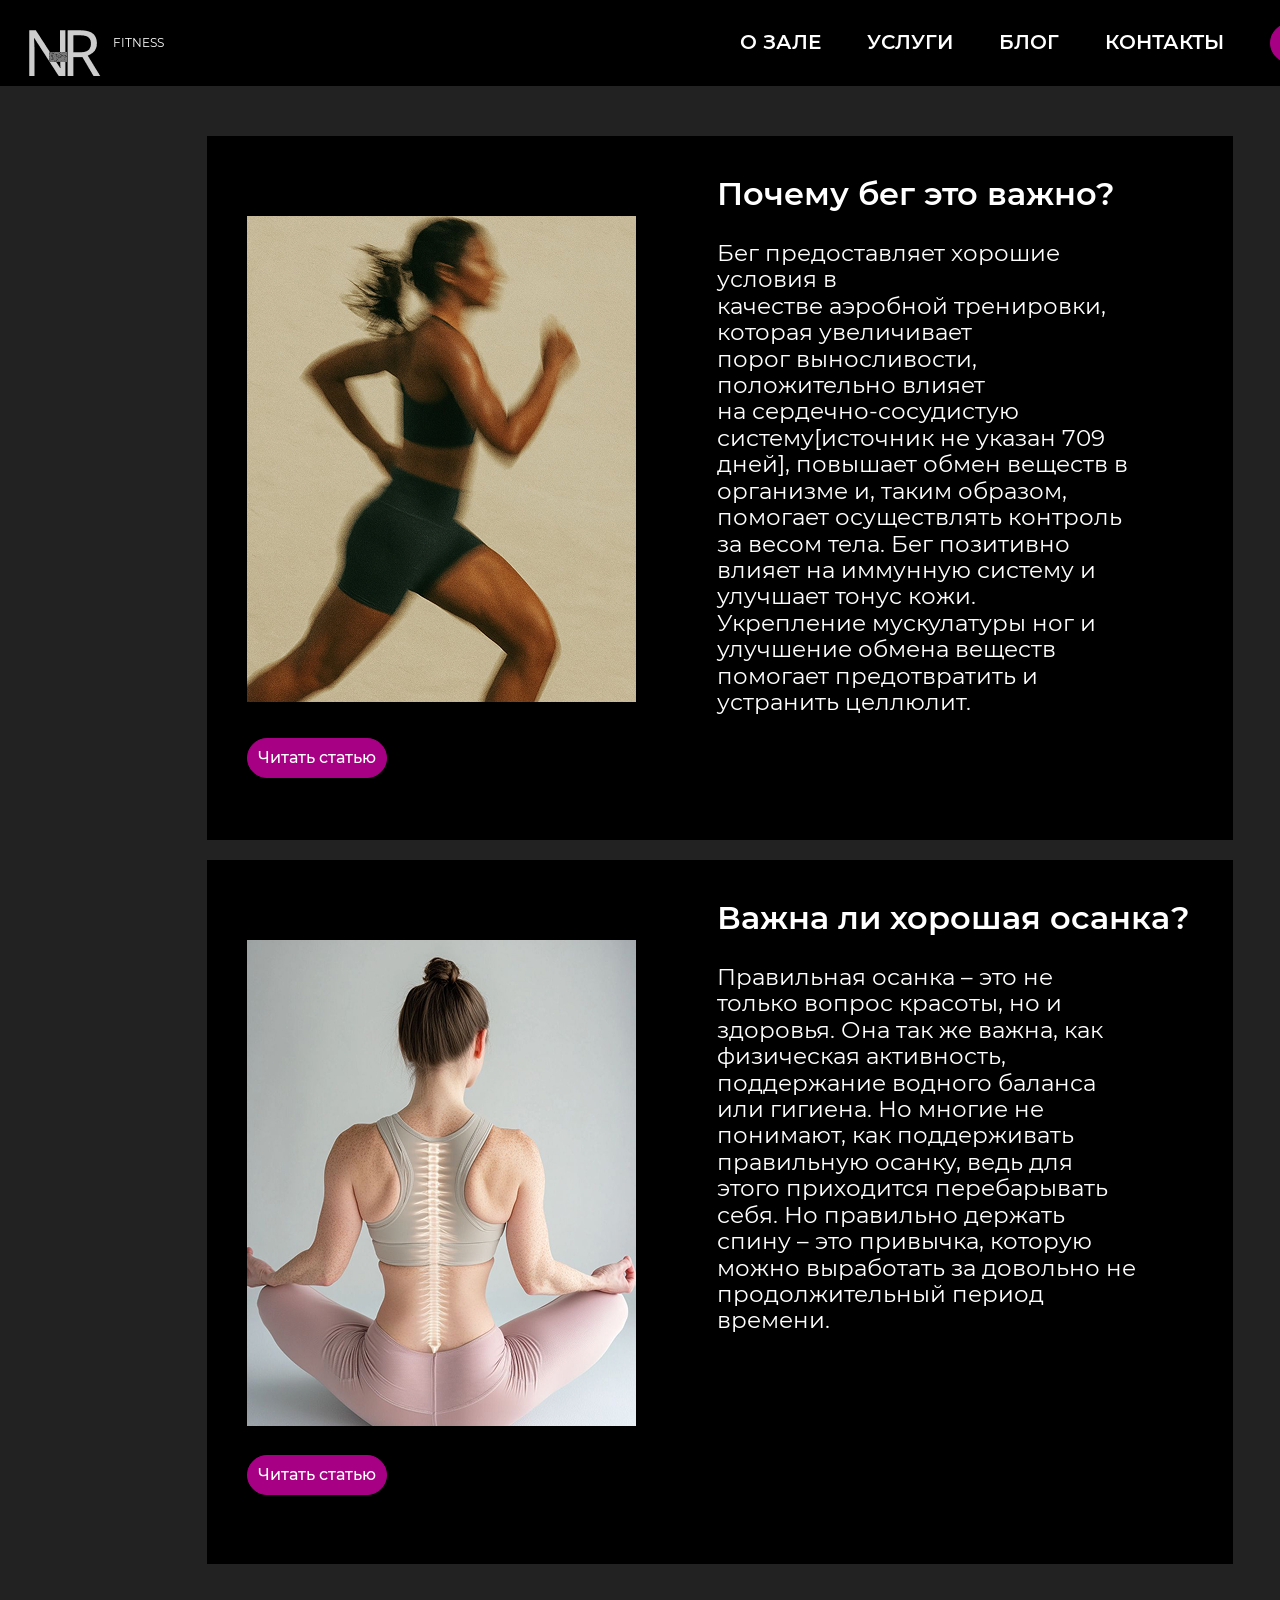
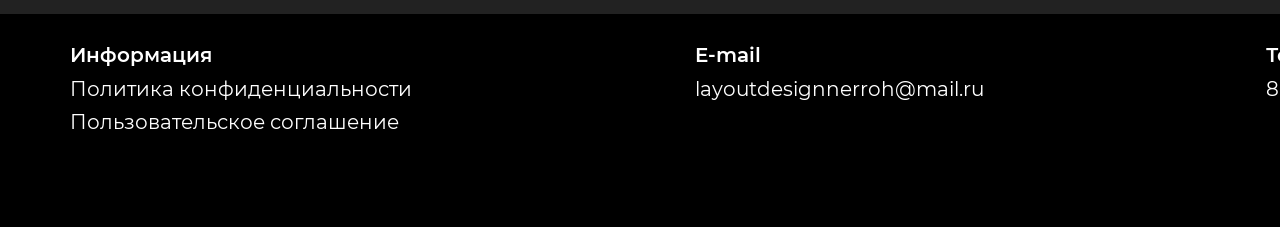
==== blog.html @ 1ee00a60 "Проект тренажерки" ====
<!DOCTYPE html>
<html lang="ru">

<head>
    <meta charset="UTF-8">
    <meta name="viewport" content="width=device-width, initial-scale=1.0">
    <link rel="stylesheet" href="/css/style.css">
    <link rel="stylesheet" href="/css/normalize.css">
    <link rel="stylesheet" href="/css/blog.css">
    <title>NR - Fitness</title>
</head>

<body>

    <header class="header">
        <div class="container header__container text__color blog__container">
            <div class="header__block">
                <a href="/index.html" class="logo__item">
                    <img class="logo" src="/img/NR__logo.png" alt="logo">
                    <p class="logo__description">FITNESS</p>
                </a>


                <div class="nav__block">
                    <nav class="nav">
                        <ul class="nav__list">
                            <li class="nav__item"><a href="#" class="nav__link">О ЗАЛЕ</a></li>
                            <li class="nav__item"><a href="#" class="nav__link">УСЛУГИ</a></li>
                            <li class="nav__item"><a href="#" class="nav__link">БЛОГ</a></li>
                            <li class="nav__item"><a href="/contact.html" class="nav__link">КОНТАКТЫ</a></li>
                        </ul>
                    </nav>

                    <a href="/about" class="button button--primary">Позвонить нам</a>
                </div>
            </div>
        </div>
    </header>

    <main class="main">

        <section class="blog">
            <div class="container blog__container text__color">
                <div class="blog__block">
                    <article class="blog__card">
                        <div class="blog__img blog__img-1"></div>
                        <div class="blog__text">
                        <h3 class="blog__heading">Почему бег это важно?</h3>
                        <p class="blog__description">Бег предоставляет хорошие условия в качестве аэробной тренировки,
                            которая увеличивает порог выносливости, положительно влияет на сердечно-сосудистую
                            систему[источник не указан 709 дней], повышает обмен веществ в организме и, таким образом,
                            помогает осуществлять контроль за весом тела. Бег позитивно влияет на иммунную систему и
                            улучшает тонус кожи. Укрепление мускулатуры ног и улучшение обмена веществ помогает
                            предотвратить и устранить целлюлит.</p>
                            </div>
                        <a href="#" class="button blog__btn">Читать статью</a>
                        
                    </article>

                    <article class="blog__card">
                        <div class="blog__img blog__img-2"></div>
                        <div class="blog__text">
                        <h3 class="blog__heading">Важна ли хорошая осанка?</h3>
                        <p class="blog__description">Правильная осанка – это не только вопрос красоты, но и здоровья.
                            Она так же важна, как физическая активность, поддержание водного баланса или гигиена. Но
                            многие не понимают, как поддерживать правильную осанку, ведь для этого приходится
                            перебарывать себя. Но правильно держать спину – это привычка, которую можно выработать за
                            довольно не продолжительный период времени.</p>
                            </div>
                        <a class=" button blog__btn">Читать статью</a>
                    </article>
                </div>
            </div>
        </section>



    </main>

    <footer class="footer">
        <div class="container footer__container text__color">
            <div class="footer__block">
                <ul class="footer__card">
                    <li class="card__item">
                        <h3 class="card__heading">Информация</h3>
                        <span class="card__text nav__link">Политика конфиденциальности</span>
                        <span class="card__text nav__link">Пользовательское соглашение</span>
                    </li>

                    <li class="card__item">
                        <h3 class="card__heading">E-mail</h3>
                        <span class="card__text nav__link">layoutdesignnerroh@mail.ru</span>
                    </li>
                    <li class="card__item">
                        <h3 class="card__heading">Телефон</h3>
                        <span class="card__text">8 343 500 0 00</span>
                    </li>
                </ul>
            </div>
        </div>
    </footer>

</body>

</html>
---- css/style.css ----
@font-face {
   font-family: 'Montserrat';
    src: url('/font/MontserratBold.eot');
    src: local('Proxima Montserrat Bold'), local('Montserrat Bold'),
        url('/font/MontserratBold.eot') format('embedded-opentype'),
        url('/font/MontserratBold.woff2') format('woff2'),
        url('/font/MontserratBold.woff') format('woff');
    font-weight: 700;
    font-style: bold;
    font-display: swap;
}

@font-face {
   font-family: 'Montserrat';
    src: url('/font/Montserrat-SemiBold.ttf');
    src: local('Proxima Montserrat SemiBold'), local('Montserrat SemiBold'),
        url('/font/MontserratSemiBold.eot') format('embedded-opentype'),
        url('/font/MontserratSemiBold.woff2') format('woff2'),
        url('/font/MontserratSemiBold.woff') format('woff');
    font-weight: 600;
    font-style: bold;
    font-display: swap;
}

@font-face {
   font-family: 'Montserrat';
    src: url('/font/MontserratMedium.eot');
    src: local('Proxima Montserrat Medium'), local('Montserrat Medium'),
        url('/font/MontserratMedium.eot') format('embedded-opentype'),
        url('/font/MontserratMedium.woff2') format('woff2'),
        url('/font/MontserratMedium.woff') format('woff');
    font-weight: 500;
    font-style: bold;
    font-display: swap;
}

@font-face {
   font-family: 'Montserrat';
    src: url('/font/Montserrat-Regular.ttf');
    src: local('Proxima Montserrat Regular'), local('Montserrat Regular'),
        url('/font/MontserratRegular.eot') format('embedded-opentype'),
        url('/font/MontserratRegular.woff2') format('woff2'),
        url('/font/MontserratRegular.woff') format('woff');
    font-weight: 400;
    font-style: bold;
    font-display: swap;
}


html {
    box-sizing: border-box;
    background-color: #222222;
    font-family: "Montserrat", sans-serif;
}

body {
    padding: 0;
    margin: 0;
}

*,
*::before,
*::after {
    box-sizing: inherit;
}

a {
    color: inherit;
    text-decoration: none;
}

img {
    max-width: 100%;
}

/* glob */

.bth-reset {
    padding: 0;
    border: none;
    background-color: transparent;
    cursor: pointer;
}

.list-reset {
 margin: 0;
 padding: 0;
 list-style: none;
}

.container {
    width: 1440px;
    padding: 0;
    margin: 0 auto;
}

.text__color {
    color: white;
}


/* Header */

.header__block {
    display: flex;
    flex-direction: row;
    justify-content: space-between;
    align-items: center;
    width: 1440px;
    height: 86px;
    padding: 10px 20px;
    background-color: #000;
}

.logo__item {
    display: flex;
    align-items: center;
}

.logo {
    max-height: 100%;
    margin-right: 12px;
}

.logo__description {
    margin: 0;
    font-size: 12px;
    font-weight: 400;
}

.nav__block {
    display: flex;
    align-items: center;
}

.nav__list {
    display: flex;
    margin: 0;
}

.nav__item {
    list-style: none;
    margin-right: 46px;
    font-size: 20px;
    font-weight: 600;
}

.nav__link:hover {
    color: #bdbdbd;
}

.button {
    padding: 10px 10px;
    font-size: 16px;
    font-weight: 500; 
    border-radius: 20px;
    border: 1px solid #A80084;
    background-color: #A80084;
    color: white;
}

.button:hover {
    background-color: #7e0563;
}

/* Hero */

.hero__block {
    display: flex;
    flex-direction: row;
    margin-bottom: 31px;
}

.img__hero-1 {
    background-image: url("/img/Hero__img-1.png");
    background-repeat: no-repeat;
    background-position: center;
    background-size: cover;
    width: 608px;
    height: 490px;
    
}

.hero__card {
    display: flex;
    flex-direction: column;
    width: 832px;
    height: 490px;
    background-color: #000;
}

.quote__card {
    width: 540px;
    margin-top: 66px;
    margin-bottom: 42px;
    margin-left: 126px;
}

.hero__quote {
    margin: 0;
    margin-bottom: 84px;
    font-size: 24px;
    font-weight: 500;
}

.hero__name {
    display: flex;
    justify-content: end;
    font-size: 16px;
    font-weight: 400;
}

.hero__img {
    display: flex;
    text-align: center;  
}

.img__hero-2 {
    background-image: url("/img/Hero__img-2.png");
    background-repeat: no-repeat;
    background-position: center;
    background-size: cover;
    width: 208px;
    height: 197px;
}

.img__hero-3 {
    background-image: url("/img/Hero__img-3.png");
    background-repeat: no-repeat;
    background-position: center;
    background-size: cover;
    width: 208px;
    height: 197px;
}

.img__hero-4 {
    background-image: url("/img/Hero__img-4.png");
    background-repeat: no-repeat;
    background-position: center;
    background-size: cover;
    width: 208px;
    height: 197px;
}

.img__hero-5 {
    background-image: url("/img/Hero__img-5.png");
    background-repeat: no-repeat;
    background-position: center;
    background-size: cover;
    width: 208px;
    height: 197px;
}

/* about */

.about__container {
    margin-bottom: 32px;
}

.main__heading {
    display: flex;
    
    justify-content: center;
    margin: 0;
    margin-bottom: 48px;
    font-size: 36px;
    font-weight: 600;
}

.about__block {
    display: flex;
    width: 1441px;
    height: 397px;
    padding: 55px 50px;
    
    background-color: #000;
}

.about__text {
    display: flex;
    flex-direction: column;
    margin-right: 90px;
}

.about__description {
    width: 417px;
    margin: 0;
    margin-bottom: 28px;

}

.about__description:last-child {
    margin-bottom: 0;
}

.about__card {
    display: flex;
}

.about__img {
    margin-right: 90px;
}

.about__img:last-child {
    margin-right: 0;
}

.about__img-1 {
    background-image: url("/img/About__img-1.png");
    background-repeat: no-repeat;
    background-position: center;
    background-size: cover;
    width: 147px;
    height: 261px;
}

.about__img-2 {
    background-image: url("/img/About__img-2.png");
    background-repeat: no-repeat;
    background-position: center;
    background-size: cover;
    width: 147px;
    height: 261px;
}

.about__img-3 {
    background-image: url("/img/About__img-3.png");
    background-repeat: no-repeat;
    background-position: center;
    background-size: cover;
    width: 147px;
    height: 261px;
}


/* price */

.price__container {
    margin-bottom: 50px;
}

.price__block {
    display: flex;
    
}

.price__card {
    width: 410px;
    height: 406px;
    padding: 0 10px;
    margin-right: 50px;
    background-color: #000;
    border-radius: 17px;
}


.price__card:last-child {
    margin-right: 0;
}

.price__heading {
    margin: 0;
    margin-bottom: 14px;
    font-size: 20px;
    font-weight: 600;
}

.price__description {
    margin: 0;
    margin-bottom: 40px;
    font-size: 16px;
    font-weight: 500;
}

.price__time {
    margin-right: 32px;
    padding: 11px 11px;
    border: 1px solid #A80084;
    border-radius: 20px;
    background-color: #A80084;
    color: white;
}

.price__img {
    margin-bottom: 14px;
}



.price__img-1 {
    background-image: url("/img/Price__img-1.png");
    background-repeat: no-repeat;
    background-position: center;
    background-size: cover;
    width: 390px;
    height: 191px;
}

.price__img-2 {
    background-image: url("/img/Price__img-2.png");
    background-repeat: no-repeat;
    background-position: center;
    background-size: cover;
    width: 390px;
    height: 191px;
}

.price__img-3 {
    background-image: url("/img/Price__img-3.png");
    background-repeat: no-repeat;
    background-position: center;
    background-size: cover;
    width: 390px;
    height: 191px;
}

/* form */

.form__container {
    margin-bottom: 48px;
}

.form__card {
    display: flex;
    justify-content: center; 
    padding: 20px 20px;
    width: 1440px;
    height: 340px;
    background-color: #000;
}

.form {
    display: flex;
    flex-direction: column;  
}

.form__input {
    padding: 10px 10px;
    margin-bottom: 22px;
    border: 1px solid #242424;
    border-radius: 10px;
    color: rgba(255, 255, 255, 0.5);
    background-color: #242424;
    font-size: 24px;
    font-weight: 600;
}


.label__checbox {
    display: flex;
    margin-bottom: 20px;
}

#checkbox-hidden {
    margin: 0;
    margin-right: 5px;
}


/* footer */

.footer__block {
    width: 1440px;
    height: 213px;
    padding: 30px;
    background-color: #000;
}

.footer__card {
    display: flex;
    justify-content: space-between;
    margin: 0;
}

.card__item {
    display: flex;
    flex-direction: column;
    list-style: none;
    
}

.card__heading {
    margin: 0;
    margin-bottom: 11px;
    font-size: 20px;
    font-weight: 600;
}

.card__text {
    margin-bottom: 10px;
    font-size: 20px;
    font-weight: 400;
}

.card__text:last-child {
    margin-bottom: 0;
}
---- css/blog.css ----
/* blog */

.blog__block {
    display: flex;
    flex-direction: column;
    align-items: center;
}

.blog__container {
    margin-bottom: 50px;
}

.blog__card {
    display: flex;
    flex-direction: row;
    align-items: start;
    flex-wrap: wrap;
    width: 100%;
    max-width: 1026px;
    height: auto;
    min-height: 704px;
    padding: 40px 40px;
    margin-bottom: 20px;
    background-color: black;
}

.blog__card:last-child {
    margin-bottom: 0;
}

.blog__heading {
    padding: 0;
    margin: 0;
    margin-bottom: 27px;
    font-size: 32px;
    font-weight: 600;
}

.blog__description {
    
    width: 100%;
    max-width: 422px;
    margin: 0;
    padding: 0;
    font-size: 23px;
    font-weight: 400;
}

.blog__img {
    margin-top: 40px;
    margin-right: 81px;
}

.blog__img-1 {
    background-image: url("/img/blog__img-1.png");
    background-attachment: ;
    background-repeat: no-repeat;
    background-size: cover;
    width: 100%;
    max-width: 389px;
    height: auto;
    min-height: 486px;
}

.blog__img-2 {
    background-image: url("/img/blog__img-2.png");
    background-attachment: ;
    background-repeat: no-repeat;
    background-size: cover;
    width: 100%;
    max-width: 389px;
    height: auto;
    min-height: 486px;
}
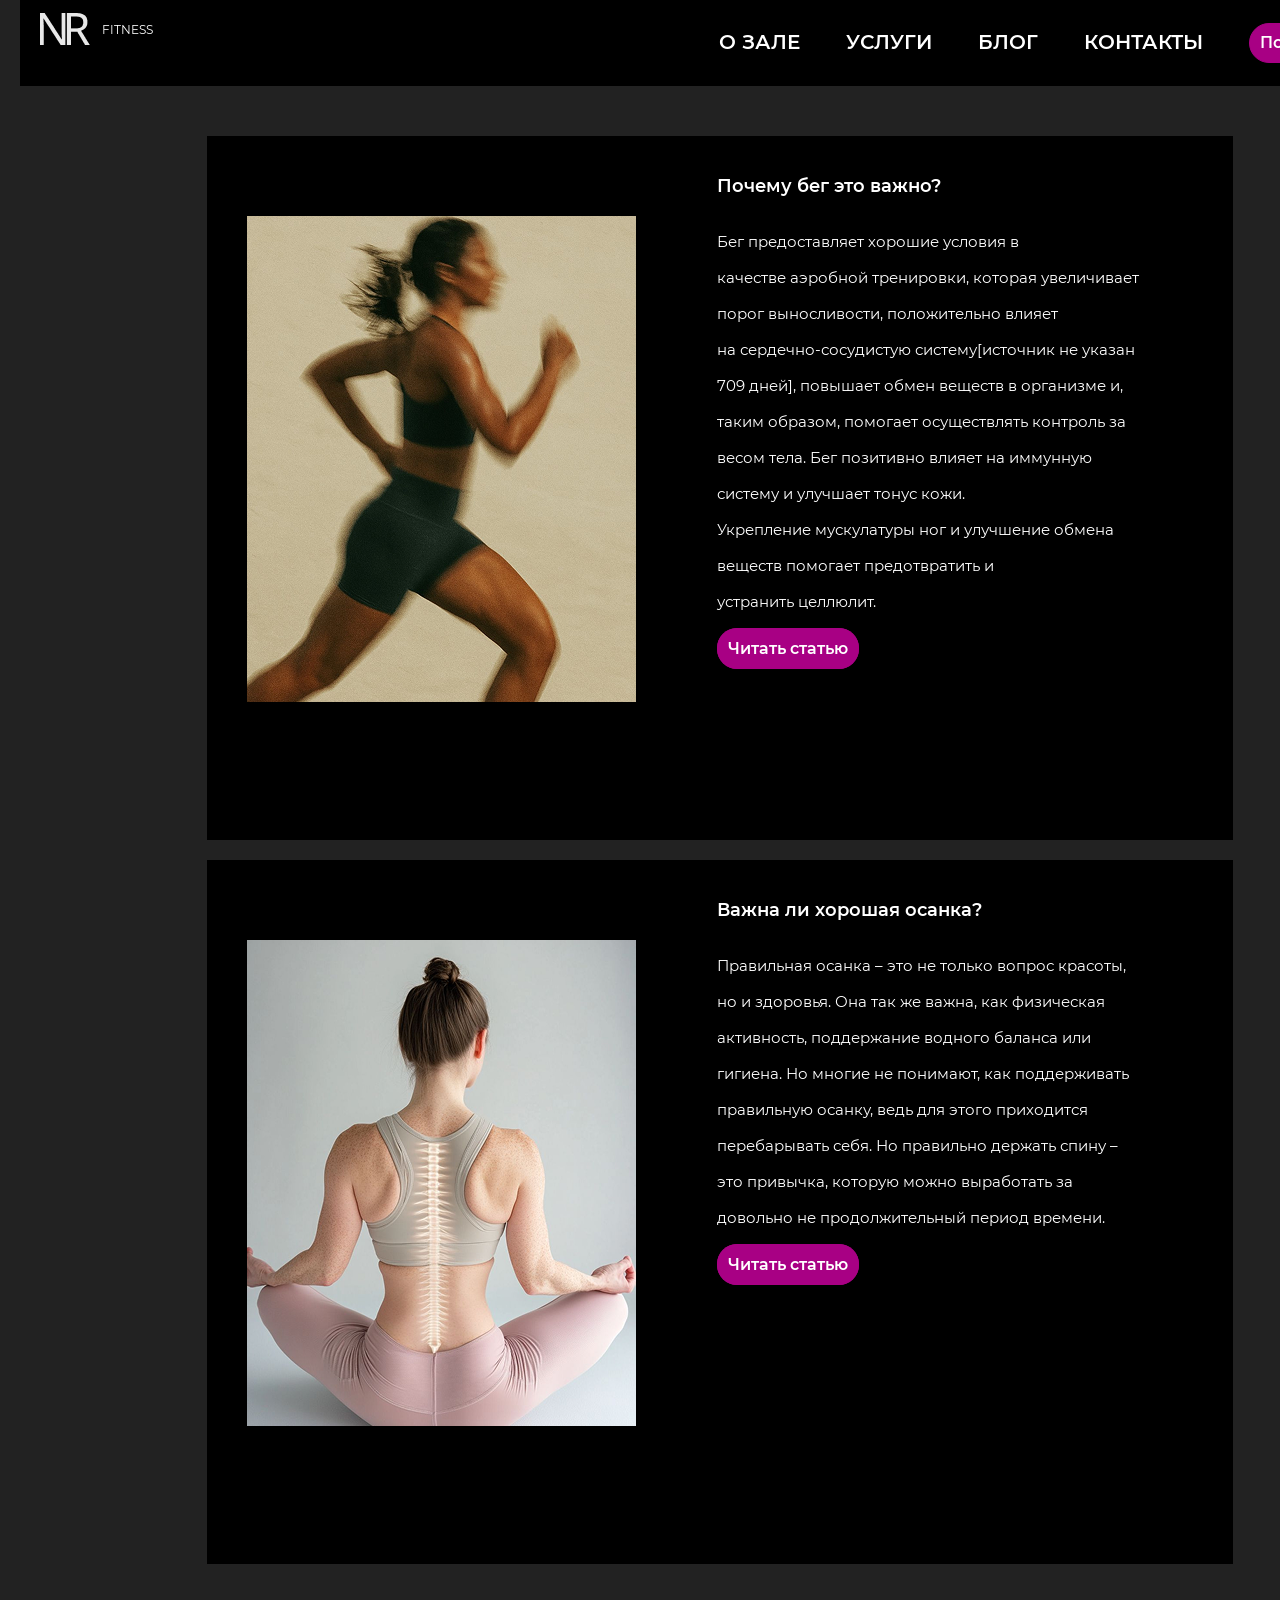
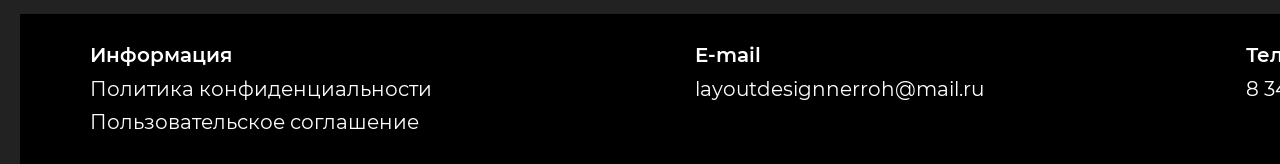
==== commit ed12b2bd: "Добавил json и адаптив" ====
--- a/blog.html
+++ b/blog.html
@@ -13,7 +13,7 @@
 <body>
 
     <header class="header">
-        <div class="container header__container text__color blog__container">
+        <div class="container header__container text__color">
             <div class="header__block">
                 <a href="/index.html" class="logo__item">
                     <img class="logo" src="/img/NR__logo.png" alt="logo">
@@ -26,12 +26,19 @@
                         <ul class="nav__list">
                             <li class="nav__item"><a href="#" class="nav__link">О ЗАЛЕ</a></li>
                             <li class="nav__item"><a href="#" class="nav__link">УСЛУГИ</a></li>
-                            <li class="nav__item"><a href="#" class="nav__link">БЛОГ</a></li>
+                            <li class="nav__item"><a href="/blog.html" class="nav__link">БЛОГ</a></li>
                             <li class="nav__item"><a href="/contact.html" class="nav__link">КОНТАКТЫ</a></li>
                         </ul>
                     </nav>
 
-                    <a href="/about" class="button button--primary">Позвонить нам</a>
+                    <svg class="burger__menu" width="22" height="19" viewBox="0 0 22 19" fill="none"
+                        xmlns="http://www.w3.org/2000/svg">
+                        <path
+                            d="M0 1.33333C0 0.979711 0.140476 0.640573 0.390525 0.390525C0.640573 0.140476 0.979711 0 1.33333 0H20C20.3536 0 20.6928 0.140476 20.9428 0.390525C21.1929 0.640573 21.3333 0.979711 21.3333 1.33333C21.3333 1.68696 21.1929 2.02609 20.9428 2.27614C20.6928 2.52619 20.3536 2.66667 20 2.66667H1.33333C0.979711 2.66667 0.640573 2.52619 0.390525 2.27614C0.140476 2.02609 0 1.68696 0 1.33333ZM0 9.33333C0 8.97971 0.140476 8.64057 0.390525 8.39052C0.640573 8.14048 0.979711 8 1.33333 8H20C20.3536 8 20.6928 8.14048 20.9428 8.39052C21.1929 8.64057 21.3333 8.97971 21.3333 9.33333C21.3333 9.68696 21.1929 10.0261 20.9428 10.2761C20.6928 10.5262 20.3536 10.6667 20 10.6667H1.33333C0.979711 10.6667 0.640573 10.5262 0.390525 10.2761C0.140476 10.0261 0 9.68696 0 9.33333ZM1.33333 16C0.979711 16 0.640573 16.1405 0.390525 16.3905C0.140476 16.6406 0 16.9797 0 17.3333C0 17.687 0.140476 18.0261 0.390525 18.2761C0.640573 18.5262 0.979711 18.6667 1.33333 18.6667H20C20.3536 18.6667 20.6928 18.5262 20.9428 18.2761C21.1929 18.0261 21.3333 17.687 21.3333 17.3333C21.3333 16.9797 21.1929 16.6406 20.9428 16.3905C20.6928 16.1405 20.3536 16 20 16H1.33333Z"
+                            fill="white" />
+                    </svg>
+
+                    <a href="/about" class="button__header button--primary">Позвонить нам</a>
                 </div>
             </div>
         </div>
@@ -45,29 +52,35 @@
                     <article class="blog__card">
                         <div class="blog__img blog__img-1"></div>
                         <div class="blog__text">
-                        <h3 class="blog__heading">Почему бег это важно?</h3>
-                        <p class="blog__description">Бег предоставляет хорошие условия в качестве аэробной тренировки,
-                            которая увеличивает порог выносливости, положительно влияет на сердечно-сосудистую
-                            систему[источник не указан 709 дней], повышает обмен веществ в организме и, таким образом,
-                            помогает осуществлять контроль за весом тела. Бег позитивно влияет на иммунную систему и
-                            улучшает тонус кожи. Укрепление мускулатуры ног и улучшение обмена веществ помогает
-                            предотвратить и устранить целлюлит.</p>
-                            </div>
+                            <h3 class="blog__heading">Почему бег это важно?</h3>
+                            <p class="blog__description">Бег предоставляет хорошие условия в
+                                качестве аэробной тренировки,
+                                которая увеличивает порог выносливости, положительно влияет на сердечно-сосудистую
+                                систему[источник не указан 709 дней], повышает обмен веществ в организме и, таким
+                                образом,
+                                помогает осуществлять контроль за весом тела. Бег позитивно влияет на иммунную систему и
+                                улучшает тонус кожи. Укрепление мускулатуры ног и улучшение обмена веществ помогает
+                                предотвратить и устранить целлюлит.</p>
+                        
                         <a href="#" class="button blog__btn">Читать статью</a>
-                        
+                        </div>
+
                     </article>
 
                     <article class="blog__card">
                         <div class="blog__img blog__img-2"></div>
                         <div class="blog__text">
-                        <h3 class="blog__heading">Важна ли хорошая осанка?</h3>
-                        <p class="blog__description">Правильная осанка – это не только вопрос красоты, но и здоровья.
-                            Она так же важна, как физическая активность, поддержание водного баланса или гигиена. Но
-                            многие не понимают, как поддерживать правильную осанку, ведь для этого приходится
-                            перебарывать себя. Но правильно держать спину – это привычка, которую можно выработать за
-                            довольно не продолжительный период времени.</p>
-                            </div>
+                            <h3 class="blog__heading">Важна ли хорошая осанка?</h3>
+                            <p class="blog__description">Правильная осанка – это не только вопрос красоты, но и
+                                здоровья.
+                                Она так же важна, как физическая активность, поддержание водного баланса или гигиена. Но
+                                многие не понимают, как поддерживать правильную осанку, ведь для этого приходится
+                                перебарывать себя. Но правильно держать спину – это привычка, которую можно выработать
+                                за
+                                довольно не продолжительный период времени.</p>
+                        
                         <a class=" button blog__btn">Читать статью</a>
+                        </div>
                     </article>
                 </div>
             </div>
--- a/css/style.css
+++ b/css/style.css
@@ -1,5 +1,5 @@
 @font-face {
-   font-family: 'Montserrat';
+    font-family: 'Montserrat';
     src: url('/font/MontserratBold.eot');
     src: local('Proxima Montserrat Bold'), local('Montserrat Bold'),
         url('/font/MontserratBold.eot') format('embedded-opentype'),
@@ -11,7 +11,7 @@
 }
 
 @font-face {
-   font-family: 'Montserrat';
+    font-family: 'Montserrat';
     src: url('/font/Montserrat-SemiBold.ttf');
     src: local('Proxima Montserrat SemiBold'), local('Montserrat SemiBold'),
         url('/font/MontserratSemiBold.eot') format('embedded-opentype'),
@@ -23,7 +23,7 @@
 }
 
 @font-face {
-   font-family: 'Montserrat';
+    font-family: 'Montserrat';
     src: url('/font/MontserratMedium.eot');
     src: local('Proxima Montserrat Medium'), local('Montserrat Medium'),
         url('/font/MontserratMedium.eot') format('embedded-opentype'),
@@ -35,7 +35,7 @@
 }
 
 @font-face {
-   font-family: 'Montserrat';
+    font-family: 'Montserrat';
     src: url('/font/Montserrat-Regular.ttf');
     src: local('Proxima Montserrat Regular'), local('Montserrat Regular'),
         url('/font/MontserratRegular.eot') format('embedded-opentype'),
@@ -49,6 +49,7 @@
 
 html {
     box-sizing: border-box;
+    font-size: 62.5%;
     background-color: #222222;
     font-family: "Montserrat", sans-serif;
 }
@@ -57,6 +58,7 @@
     padding: 0;
     margin: 0;
 }
+
 
 *,
 *::before,
@@ -71,6 +73,7 @@
 
 img {
     max-width: 100%;
+    height: auto;
 }
 
 /* glob */
@@ -83,14 +86,14 @@
 }
 
 .list-reset {
- margin: 0;
- padding: 0;
- list-style: none;
+    margin: 0;
+    padding: 0;
+    list-style: none;
 }
 
 .container {
     width: 1440px;
-    padding: 0;
+    padding: 0 20px;
     margin: 0 auto;
 }
 
@@ -100,31 +103,37 @@
 
 
 /* Header */
+
+
+.header__container {
+    margin-bottom: 50px;
+}
 
 .header__block {
     display: flex;
     flex-direction: row;
     justify-content: space-between;
     align-items: center;
-    width: 1440px;
+    height: auto;
     height: 86px;
     padding: 10px 20px;
     background-color: #000;
+    white-space: nowrap;
 }
 
 .logo__item {
     display: flex;
+    flex-direction: row;
     align-items: center;
 }
 
 .logo {
-    max-height: 100%;
     margin-right: 12px;
 }
 
 .logo__description {
     margin: 0;
-    font-size: 12px;
+    font-size: 1.2rem;
     font-weight: 400;
 }
 
@@ -141,26 +150,64 @@
 .nav__item {
     list-style: none;
     margin-right: 46px;
-    font-size: 20px;
-    font-weight: 600;
-}
+    font-size: 2rem;
+    font-weight: 600;
+}
+
 
 .nav__link:hover {
-    color: #bdbdbd;
-}
-
+    color: #807373;
+}
+
+.button__header,
 .button {
     padding: 10px 10px;
-    font-size: 16px;
-    font-weight: 500; 
+    font-size: 1.6rem;
+    font-weight: 600;
     border-radius: 20px;
     border: 1px solid #A80084;
     background-color: #A80084;
     color: white;
-}
-
-.button:hover {
+    
+}
+.button,.button__header:focus {
+    transform: scale(1.1);
+}
+
+.button__header:hover {
     background-color: #7e0563;
+}
+
+.burger__menu {
+    display: none;
+}
+
+@media (max-width: 1023px) {
+    .header__container {
+        width: 100%;
+    }
+
+    .header__block {}
+
+    .nav__item {
+        margin-right: 30px;
+        font-size: 1.5rem;
+        font-weight: 600;
+    }
+}
+
+@media (max-width: 768px) {
+    .burger__menu {
+        display: block;
+    }
+
+    .nav__list {
+        display: none;
+    }
+
+    .button__header {
+        display: none;
+    }
 }
 
 /* Hero */
@@ -176,43 +223,56 @@
     background-repeat: no-repeat;
     background-position: center;
     background-size: cover;
-    width: 608px;
+
+    width: 100%;
     height: 490px;
-    
+
+
 }
 
 .hero__card {
     display: flex;
     flex-direction: column;
-    width: 832px;
-    height: 490px;
+    justify-content: end;
+    width: 100%;
+    max-width: 832px;
+    height: auto;
+    max-height: 489px;
     background-color: #000;
 }
 
 .quote__card {
-    width: 540px;
-    margin-top: 66px;
-    margin-bottom: 42px;
-    margin-left: 126px;
+    display: flex;
+    flex-direction: column;
+    justify-content: center;
+    align-items: center;
+    margin-bottom: 15px;
 }
 
 .hero__quote {
-    margin: 0;
-    margin-bottom: 84px;
-    font-size: 24px;
+    width: 311px;
+    margin: 0;
+    margin-bottom: 40px;
+    font-size: 2.4rem;
     font-weight: 500;
+
 }
 
 .hero__name {
-    display: flex;
-    justify-content: end;
-    font-size: 16px;
+    margin-left: 190px;
+    font-size: 1.6rem;
     font-weight: 400;
 }
 
 .hero__img {
     display: flex;
-    text-align: center;  
+    align-items: flex-end;
+}
+
+.img__hero {
+    width: 100%;
+    height: 197px;
+
 }
 
 .img__hero-2 {
@@ -220,8 +280,8 @@
     background-repeat: no-repeat;
     background-position: center;
     background-size: cover;
-    width: 208px;
-    height: 197px;
+
+
 }
 
 .img__hero-3 {
@@ -229,8 +289,7 @@
     background-repeat: no-repeat;
     background-position: center;
     background-size: cover;
-    width: 208px;
-    height: 197px;
+
 }
 
 .img__hero-4 {
@@ -238,8 +297,7 @@
     background-repeat: no-repeat;
     background-position: center;
     background-size: cover;
-    width: 208px;
-    height: 197px;
+
 }
 
 .img__hero-5 {
@@ -247,89 +305,188 @@
     background-repeat: no-repeat;
     background-position: center;
     background-size: cover;
-    width: 208px;
-    height: 197px;
+
+}
+
+@media (max-width: 1023px) {
+    .hero__container {
+        width: 100%;
+    }
+
+
+    .quote__card {
+        margin-bottom: 30px;
+
+    }
+
+    .hero__quote {
+        font-size: 1.5rem;
+        font-weight: 500;
+    }
+
+    .hero__name {
+        display: flex;
+        justify-content: end;
+        font-size: 1.3rem;
+        font-weight: 400;
+    }
+
+}
+
+@media (max-width: 768px) {
+    .hero__container {
+        width: 100%;
+    }
+
+    .img__hero-1 {
+        display: none;
+    }
+
+
+    .quote__card {
+        margin-bottom: 30px;
+
+    }
+
+    .hero__quote {
+        margin-top: 20px;
+        font-size: 1.5rem;
+        font-weight: 500;
+    }
+
+    .hero__name {
+        display: flex;
+        justify-content: end;
+        font-size: 1.3rem;
+        font-weight: 400;
+    }
+
 }
 
 /* about */
 
 .about__container {
+    display: flex;
+    flex-direction: column;
+    align-items: center;
     margin-bottom: 32px;
 }
 
 .main__heading {
     display: flex;
-    
     justify-content: center;
     margin: 0;
     margin-bottom: 48px;
-    font-size: 36px;
+    font-size: 3.6rem;
     font-weight: 600;
 }
 
 .about__block {
     display: flex;
-    width: 1441px;
-    height: 397px;
-    padding: 55px 50px;
-    
+    flex-direction: row;
+    width: 100%;
+    max-width: 809px;
+    height: auto;
+
+
+    padding: 21px 20px;
     background-color: #000;
 }
 
+.about__card {
+    display: flex;
+    flex-direction: column;
+    gap: 10px;
+    width: 100%;
+    max-width: 377px;
+
+
+
+    margin-bottom: 20px;
+}
+
+.about__card .about__card:last-child {
+
+    margin-right: 0;
+}
+
+.logo__item {
+    margin-bottom: 27px;
+}
+
 .about__text {
     display: flex;
     flex-direction: column;
+    margin: 0;
+    margin-bottom: 20px;
+    font-size: 2rem;
     margin-right: 90px;
 }
 
-.about__description {
-    width: 417px;
-    margin: 0;
-    margin-bottom: 28px;
-
-}
-
-.about__description:last-child {
-    margin-bottom: 0;
-}
-
-.about__card {
-    display: flex;
-}
-
-.about__img {
-    margin-right: 90px;
-}
-
-.about__img:last-child {
+.about__text:nth-child(1n+2) {
     margin-right: 0;
+
 }
 
 .about__img-1 {
-    background-image: url("/img/About__img-1.png");
-    background-repeat: no-repeat;
-    background-position: center;
-    background-size: cover;
-    width: 147px;
-    height: 261px;
+    background-image: url(/img/About__img-1.png);
+    background-position: right;
+    background-repeat: no-repeat;
+    background-size: cover;
+    width: 274px;
+    min-height: 330px;
 }
 
 .about__img-2 {
-    background-image: url("/img/About__img-2.png");
-    background-repeat: no-repeat;
-    background-position: center;
-    background-size: cover;
-    width: 147px;
-    height: 261px;
-}
-
-.about__img-3 {
-    background-image: url("/img/About__img-3.png");
-    background-repeat: no-repeat;
-    background-position: center;
-    background-size: cover;
-    width: 147px;
-    height: 261px;
+
+    background-image: url(/img/About__img-2.png);
+    background-position: left;
+    background-repeat: no-repeat;
+    background-size: cover;
+    width: 274px;
+    min-height: 330px;
+    margin-bottom: 20px;
+}
+
+@media (max-width: 1023px) {
+    .about__container {
+        width: 100%;
+    }
+
+    .about__block {
+        width: 100%;
+        max-width: 690px;
+        height: auto;
+
+        padding: 21px 20px;
+        background-color: #000;
+    }
+}
+
+@media (max-width: 768px) {
+    .about__container {
+        width: 100%;
+    }
+
+    .about__block {
+        display: flex;
+        flex-direction: column;
+        width: 100%;
+        max-width: 809px;
+        height: auto;
+
+        padding: 21px 20px;
+        background-color: #000;
+    }
+
+    .about__text {
+        display: flex;
+        flex-direction: column;
+        margin: 0;
+        margin-bottom: 20px;
+        font-size: 2rem;
+        margin-right: 90px;
+    }
 }
 
 
@@ -341,18 +498,25 @@
 
 .price__block {
     display: flex;
-    
+    flex-direction: row;
+    justify-content: center;
+
 }
 
 .price__card {
-    width: 410px;
-    height: 406px;
-    padding: 0 10px;
+    width: 100%;
+    max-width: 410px;
+    height: auto;
+    min-height: 406px;
     margin-right: 50px;
     background-color: #000;
     border-radius: 17px;
 }
 
+.card__price {
+    padding: 0 20px;
+}
+
 
 .price__card:last-child {
     margin-right: 0;
@@ -361,28 +525,50 @@
 .price__heading {
     margin: 0;
     margin-bottom: 14px;
-    font-size: 20px;
+    font-size: 2rem;
     font-weight: 600;
 }
 
 .price__description {
     margin: 0;
     margin-bottom: 40px;
-    font-size: 16px;
+    font-size: 1.6rem;
     font-weight: 500;
+}
+
+.price__additon {
+    
+    white-space: nowrap;
 }
 
 .price__time {
     margin-right: 32px;
-    padding: 11px 11px;
+    padding: 8px 8px;
+    font-size: 1.6rem;
+    font-weight: 600;
     border: 1px solid #A80084;
     border-radius: 20px;
     background-color: #A80084;
     color: white;
 }
 
+.price__btn {
+    
+    padding: 8px 8px;
+    font-size: 1.6rem;
+    font-weight: 600;
+    border-radius: 20px;
+    border: 1px solid #A80084;
+    background-color: #A80084;
+    color: white;
+}
+
 .price__img {
+    width: 100%;
+    min-width: 219px;
+    height: 191px;
     margin-bottom: 14px;
+    border-radius: 17px 17px 0 0;
 }
 
 
@@ -392,8 +578,6 @@
     background-repeat: no-repeat;
     background-position: center;
     background-size: cover;
-    width: 390px;
-    height: 191px;
 }
 
 .price__img-2 {
@@ -401,8 +585,6 @@
     background-repeat: no-repeat;
     background-position: center;
     background-size: cover;
-    width: 390px;
-    height: 191px;
 }
 
 .price__img-3 {
@@ -410,8 +592,91 @@
     background-repeat: no-repeat;
     background-position: center;
     background-size: cover;
-    width: 390px;
-    height: 191px;
+}
+
+@media (max-width: 1023px) {
+    .price__container {
+        width: 100%;
+    }
+
+    .price__block {
+        display: flex;
+        flex-direction: row;
+        align-items: center;
+
+    }
+
+
+    .price__card {
+        width: 100%;
+        max-width: 240px;
+        height: auto;
+        max-height: 280px;
+        
+        margin-right: 50px;
+        background-color: #000;
+        border-radius: 17px;
+    }
+
+    .price__heading {
+        font-size: 1.6rem;
+        font-weight: 600;
+    }
+
+    .price__description {
+
+        font-size: 1.4rem;
+        font-weight: 500;
+    }
+
+    .price__time {
+        margin-right: 32px;
+        padding: 11px 11px;
+        font-size: 1rem;
+        font-weight: 600;
+        border: 1px solid #A80084;
+        border-radius: 20px;
+        background-color: #A80084;
+        color: white;
+    }
+
+    .price__btn {
+        font-size: 1.4rem;
+        font-weight: 600;
+    }
+}
+
+
+
+@media (max-width: 768px) {
+    .price__container {
+        width: 100%;
+    }
+
+    .price__block {
+        display: flex;
+        flex-direction: column;
+        
+
+    }
+
+    .price__card {
+        width: 100%;
+        max-width: 240px;
+        height: auto;
+        max-height: 280px;
+        margin-right: 0;
+        margin-bottom: 20px;
+        background-color: #000;
+        border-radius: 17px;
+    }
+
+    .price__card:last-child {
+    margin-bottom: 0;
+}
+
+
+  
 }
 
 /* form */
@@ -422,16 +687,18 @@
 
 .form__card {
     display: flex;
-    justify-content: center; 
+    justify-content: center;
     padding: 20px 20px;
-    width: 1440px;
-    height: 340px;
+    width: 100%;
+    max-width: 1440px;
+    height: auto;
+    max-height: 340px;
     background-color: #000;
 }
 
 .form {
     display: flex;
-    flex-direction: column;  
+    flex-direction: column;
 }
 
 .form__input {
@@ -456,18 +723,27 @@
     margin-right: 5px;
 }
 
+@media (max-width: 1023px) {
+    .form__container {
+        width: 100%;
+    }
+}
+
 
 /* footer */
 
 .footer__block {
-    width: 1440px;
-    height: 213px;
+    width: 100%;
+    max-width: 1440px;
+    height: auto;
+    max-height: 213px;
     padding: 30px;
     background-color: #000;
 }
 
 .footer__card {
     display: flex;
+    flex-direction: row;
     justify-content: space-between;
     margin: 0;
 }
@@ -476,22 +752,86 @@
     display: flex;
     flex-direction: column;
     list-style: none;
-    
+
 }
 
 .card__heading {
     margin: 0;
     margin-bottom: 11px;
-    font-size: 20px;
+    font-size: 2rem;
     font-weight: 600;
 }
 
 .card__text {
     margin-bottom: 10px;
-    font-size: 20px;
+    font-size: 2rem;
     font-weight: 400;
 }
 
 .card__text:last-child {
     margin-bottom: 0;
-}+}
+
+@media (max-width: 1023px) {
+    .footer__container {
+        width: 100%;
+    }
+
+    .footer__card {
+        display: flex;
+        flex-direction: row;
+        justify-content: space-between;
+        margin: 0;
+    }
+
+    .card__heading {
+    margin: 0;
+    margin-bottom: 11px;
+    font-size: 1.6rem;
+    font-weight: 600;
+}
+
+.card__text {
+    margin-bottom: 10px;
+    font-size: 1.5rem;
+}
+
+@media (max-width: 768px) {
+    .footer__container {
+        width: 100%;
+    }
+
+    .footer__block {
+        width: 100%;
+
+        height: auto;
+        min-height: 300px;
+        padding: 30px;
+        background-color: #000;
+    }
+
+    .footer__card {
+        display: flex;
+        flex-direction: column;
+        margin: 0;
+    }
+
+    .card__heading {
+    margin: 0;
+    margin-bottom: 11px;
+    font-size: 1.6rem;
+    font-weight: 600;
+}
+
+.card__text {
+    margin-bottom: 10px;
+    font-size: 1.5rem;
+    font-weight: 400;
+}
+
+.card__text:nth-child(1n+2) {
+    margin-bottom: 20px;
+}
+
+}
+
--- a/css/blog.css
+++ b/css/blog.css
@@ -32,21 +32,23 @@
     padding: 0;
     margin: 0;
     margin-bottom: 27px;
-    font-size: 32px;
+    font-size: 1.8rem;
     font-weight: 600;
 }
 
 .blog__description {
-    
-    width: 100%;
     max-width: 422px;
     margin: 0;
+    margin-bottom: 20px;
     padding: 0;
-    font-size: 23px;
+    font-size: 1.5rem;
     font-weight: 400;
+    line-height: 2.4;
 }
 
 .blog__img {
+    width: 100%;
+
     margin-top: 40px;
     margin-right: 81px;
 }
@@ -56,9 +58,9 @@
     background-attachment: ;
     background-repeat: no-repeat;
     background-size: cover;
-    width: 100%;
+
     max-width: 389px;
-    height: auto;
+
     min-height: 486px;
 }
 
@@ -67,8 +69,62 @@
     background-attachment: ;
     background-repeat: no-repeat;
     background-size: cover;
-    width: 100%;
+
     max-width: 389px;
-    height: auto;
+
     min-height: 486px;
+}
+
+
+
+@media (max-width: 1023px) {
+    .blog__container {
+        width: 100%;
+    }
+
+    .blog__card {
+        display: flex;
+        flex-direction: row;
+        align-items: start;
+        flex-wrap: nowrap;
+        width: 100%;
+        max-width: 1026px;
+        height: auto;
+        min-height: 704px;
+        padding: 40px 40px;
+        margin-bottom: 20px;
+        background-color: black;
+    }
+
+
+
+    .blog__card:last-child {
+        margin-bottom: 0;
+    }
+
+}
+
+@media (max-width: 768px) {
+    .blog__container {
+        width: 100%;
+    }
+
+    .blog__card {
+        display: flex;
+        flex-direction: column;
+        align-items: start;
+        flex-wrap: nowrap;
+        width: 100%;
+        max-width: 1026px;
+        height: auto;
+        min-height: 704px;
+        padding: 30px 40px;
+        margin-bottom: 20px;
+        background-color: black;
+    }
+
+    .blog__img {
+        margin-bottom: 10px;
+    }
+
 }
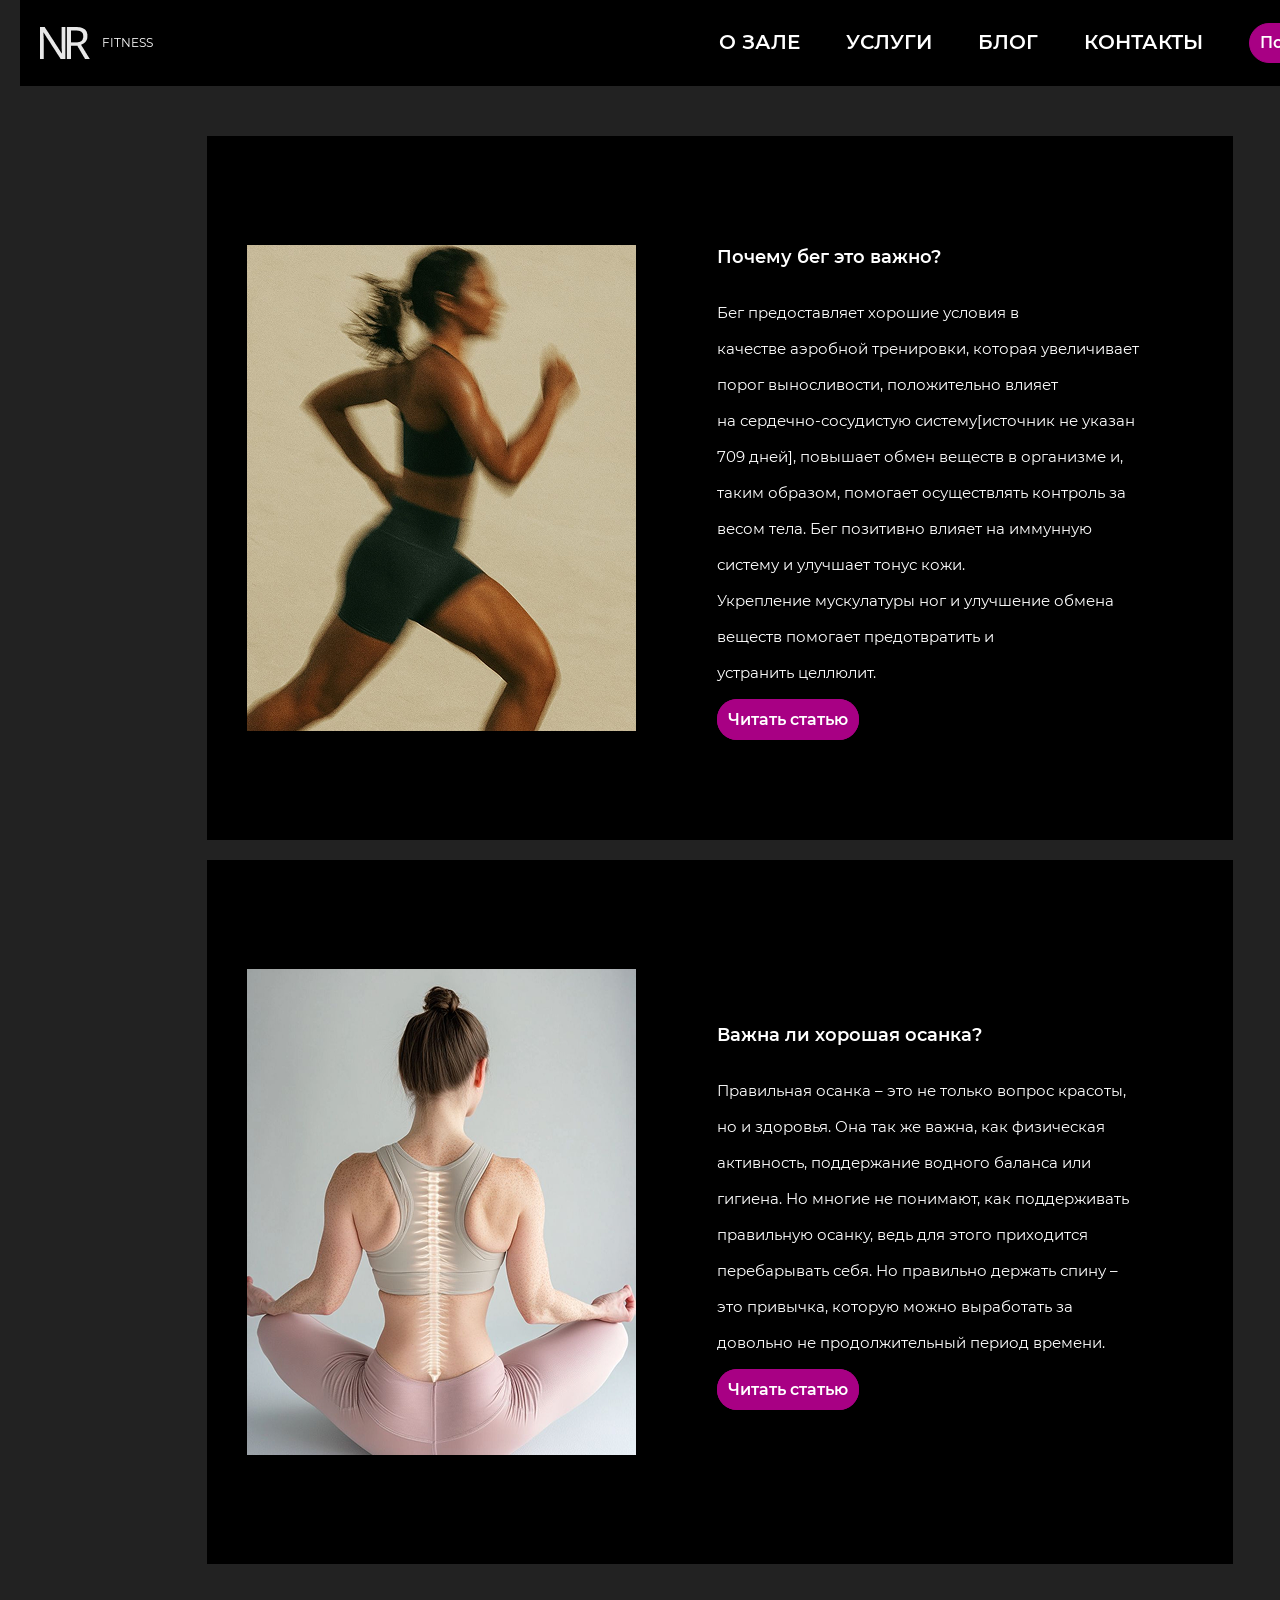
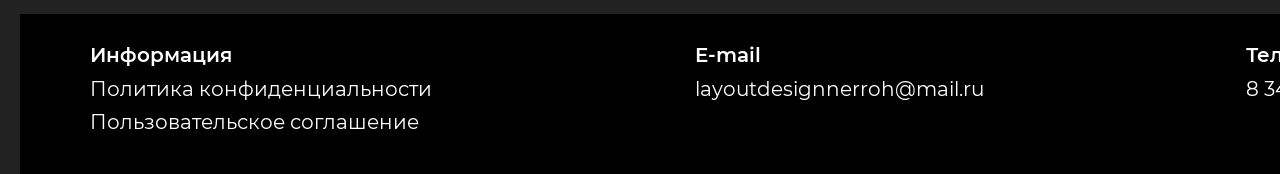
==== commit 7c00552a: "Приборка v1 +" ====
--- a/blog.html
+++ b/blog.html
@@ -4,9 +4,9 @@
 <head>
     <meta charset="UTF-8">
     <meta name="viewport" content="width=device-width, initial-scale=1.0">
-    <link rel="stylesheet" href="/css/style.css">
-    <link rel="stylesheet" href="/css/normalize.css">
-    <link rel="stylesheet" href="/css/blog.css">
+    <link rel="stylesheet" href="css/style.css">
+    <link rel="stylesheet" href="css/normalize.css">
+    <link rel="stylesheet" href="css/blog.css">
     <title>NR - Fitness</title>
 </head>
 
@@ -15,8 +15,8 @@
     <header class="header">
         <div class="container header__container text__color">
             <div class="header__block">
-                <a href="/index.html" class="logo__item">
-                    <img class="logo" src="/img/NR__logo.png" alt="logo">
+                <a href="index.html" class="logo__item">
+                    <img class="logo" src="img/NR__logo.png" alt="logo">
                     <p class="logo__description">FITNESS</p>
                 </a>
 
@@ -26,8 +26,8 @@
                         <ul class="nav__list">
                             <li class="nav__item"><a href="#" class="nav__link">О ЗАЛЕ</a></li>
                             <li class="nav__item"><a href="#" class="nav__link">УСЛУГИ</a></li>
-                            <li class="nav__item"><a href="/blog.html" class="nav__link">БЛОГ</a></li>
-                            <li class="nav__item"><a href="/contact.html" class="nav__link">КОНТАКТЫ</a></li>
+                            <li class="nav__item"><a href="blog.html" class="nav__link">БЛОГ</a></li>
+                            <li class="nav__item"><a href="contact.html" class="nav__link">КОНТАКТЫ</a></li>
                         </ul>
                     </nav>
 
@@ -61,8 +61,8 @@
                                 помогает осуществлять контроль за весом тела. Бег позитивно влияет на иммунную систему и
                                 улучшает тонус кожи. Укрепление мускулатуры ног и улучшение обмена веществ помогает
                                 предотвратить и устранить целлюлит.</p>
-                        
-                        <a href="#" class="button blog__btn">Читать статью</a>
+
+                            <a href="#" class="button blog__btn">Читать статью</a>
                         </div>
 
                     </article>
@@ -78,15 +78,13 @@
                                 перебарывать себя. Но правильно держать спину – это привычка, которую можно выработать
                                 за
                                 довольно не продолжительный период времени.</p>
-                        
-                        <a class=" button blog__btn">Читать статью</a>
+
+                            <a class=" button blog__btn">Читать статью</a>
                         </div>
                     </article>
                 </div>
             </div>
         </section>
-
-
 
     </main>
 
--- a/css/style.css
+++ b/css/style.css
@@ -46,7 +46,6 @@
     font-display: swap;
 }
 
-
 html {
     box-sizing: border-box;
     font-size: 62.5%;
@@ -58,7 +57,6 @@
     padding: 0;
     margin: 0;
 }
-
 
 *,
 *::before,
@@ -117,6 +115,7 @@
     height: auto;
     height: 86px;
     padding: 10px 20px;
+    margin: 0;
     background-color: #000;
     white-space: nowrap;
 }
@@ -168,9 +167,11 @@
     border: 1px solid #A80084;
     background-color: #A80084;
     color: white;
-    
-}
-.button,.button__header:focus {
+
+}
+
+.button,
+.button__header:focus {
     transform: scale(1.1);
 }
 
@@ -186,8 +187,6 @@
     .header__container {
         width: 100%;
     }
-
-    .header__block {}
 
     .nav__item {
         margin-right: 30px;
@@ -223,11 +222,8 @@
     background-repeat: no-repeat;
     background-position: center;
     background-size: cover;
-
     width: 100%;
     height: 490px;
-
-
 }
 
 .hero__card {
@@ -272,7 +268,6 @@
 .img__hero {
     width: 100%;
     height: 197px;
-
 }
 
 .img__hero-2 {
@@ -280,8 +275,6 @@
     background-repeat: no-repeat;
     background-position: center;
     background-size: cover;
-
-
 }
 
 .img__hero-3 {
@@ -305,7 +298,6 @@
     background-repeat: no-repeat;
     background-position: center;
     background-size: cover;
-
 }
 
 @media (max-width: 1023px) {
@@ -313,54 +305,31 @@
         width: 100%;
     }
 
+}
+
+@media (max-width: 768px) {
+    .hero__container {
+        width: 100%;
+    }
+
+    .img__hero-1 {
+        display: none;
+    }
 
     .quote__card {
         margin-bottom: 30px;
-
     }
 
     .hero__quote {
-        font-size: 1.5rem;
+        padding: 0 10px 0 10px;
+        margin-top: 20px;
+        font-size: 1.8rem;
         font-weight: 500;
     }
 
     .hero__name {
-        display: flex;
-        justify-content: end;
-        font-size: 1.3rem;
-        font-weight: 400;
-    }
-
-}
-
-@media (max-width: 768px) {
-    .hero__container {
-        width: 100%;
-    }
-
-    .img__hero-1 {
-        display: none;
-    }
-
-
-    .quote__card {
-        margin-bottom: 30px;
-
-    }
-
-    .hero__quote {
-        margin-top: 20px;
-        font-size: 1.5rem;
-        font-weight: 500;
-    }
-
-    .hero__name {
-        display: flex;
-        justify-content: end;
-        font-size: 1.3rem;
-        font-weight: 400;
-    }
-
+        font-size: 1.3rem
+    }
 }
 
 /* about */
@@ -384,11 +353,10 @@
 .about__block {
     display: flex;
     flex-direction: row;
+    align-items: center;
     width: 100%;
     max-width: 809px;
     height: auto;
-
-
     padding: 21px 20px;
     background-color: #000;
 }
@@ -399,19 +367,12 @@
     gap: 10px;
     width: 100%;
     max-width: 377px;
-
-
-
     margin-bottom: 20px;
 }
 
-.about__card .about__card:last-child {
-
+.about__card:last-child {
     margin-right: 0;
-}
-
-.logo__item {
-    margin-bottom: 27px;
+    margin-bottom: 0;
 }
 
 .about__text {
@@ -425,7 +386,7 @@
 
 .about__text:nth-child(1n+2) {
     margin-right: 0;
-
+    margin-bottom: 0;
 }
 
 .about__img-1 {
@@ -438,7 +399,6 @@
 }
 
 .about__img-2 {
-
     background-image: url(/img/About__img-2.png);
     background-position: left;
     background-repeat: no-repeat;
@@ -457,7 +417,6 @@
         width: 100%;
         max-width: 690px;
         height: auto;
-
         padding: 21px 20px;
         background-color: #000;
     }
@@ -474,7 +433,6 @@
         width: 100%;
         max-width: 809px;
         height: auto;
-
         padding: 21px 20px;
         background-color: #000;
     }
@@ -504,10 +462,14 @@
 }
 
 .price__card {
+    display: flex;
+    flex-direction: column;
+    justify-content: center;
     width: 100%;
     max-width: 410px;
     height: auto;
-    min-height: 406px;
+    min-height: 400px;
+    padding: 10px 0 10px 0;
     margin-right: 50px;
     background-color: #000;
     border-radius: 17px;
@@ -537,12 +499,13 @@
 }
 
 .price__additon {
-    
-    white-space: nowrap;
+    display: flex;
+    flex-direction: column;
+    justify-content: center;
+    gap: 10px;
 }
 
 .price__time {
-    margin-right: 32px;
     padding: 8px 8px;
     font-size: 1.6rem;
     font-weight: 600;
@@ -550,10 +513,11 @@
     border-radius: 20px;
     background-color: #A80084;
     color: white;
+    text-align: center;
 }
 
 .price__btn {
-    
+
     padding: 8px 8px;
     font-size: 1.6rem;
     font-weight: 600;
@@ -571,8 +535,6 @@
     border-radius: 17px 17px 0 0;
 }
 
-
-
 .price__img-1 {
     background-image: url("/img/Price__img-1.png");
     background-repeat: no-repeat;
@@ -603,16 +565,13 @@
         display: flex;
         flex-direction: row;
         align-items: center;
-
-    }
-
+    }
 
     .price__card {
         width: 100%;
         max-width: 240px;
         height: auto;
-        max-height: 280px;
-        
+        max-height: 500px;
         margin-right: 50px;
         background-color: #000;
         border-radius: 17px;
@@ -624,13 +583,11 @@
     }
 
     .price__description {
-
         font-size: 1.4rem;
         font-weight: 500;
     }
 
     .price__time {
-        margin-right: 32px;
         padding: 11px 11px;
         font-size: 1rem;
         font-weight: 600;
@@ -646,8 +603,6 @@
     }
 }
 
-
-
 @media (max-width: 768px) {
     .price__container {
         width: 100%;
@@ -656,8 +611,6 @@
     .price__block {
         display: flex;
         flex-direction: column;
-        
-
     }
 
     .price__card {
@@ -672,11 +625,9 @@
     }
 
     .price__card:last-child {
-    margin-bottom: 0;
-}
-
-
-  
+        margin-bottom: 0;
+    }
+
 }
 
 /* form */
@@ -712,7 +663,6 @@
     font-weight: 600;
 }
 
-
 .label__checbox {
     display: flex;
     margin-bottom: 20px;
@@ -727,6 +677,16 @@
     .form__container {
         width: 100%;
     }
+}
+
+@media (max-width: 767px) {
+    .form__container {
+        width: 100%;
+    }
+}
+
+.form__input {
+    font-size: 1.6rem;
 }
 
 
@@ -752,7 +712,6 @@
     display: flex;
     flex-direction: column;
     list-style: none;
-
 }
 
 .card__heading {
@@ -769,7 +728,7 @@
 }
 
 .card__text:last-child {
-    margin-bottom: 0;
+    margin-bottom: ;
 }
 
 @media (max-width: 1023px) {
@@ -785,15 +744,16 @@
     }
 
     .card__heading {
-    margin: 0;
-    margin-bottom: 11px;
-    font-size: 1.6rem;
-    font-weight: 600;
-}
-
-.card__text {
-    margin-bottom: 10px;
-    font-size: 1.5rem;
+        margin: 0;
+        margin-bottom: 11px;
+        font-size: 1.6rem;
+        font-weight: 600;
+    }
+
+    .card__text {
+        margin-bottom: 10px;
+        font-size: 1.5rem;
+    }
 }
 
 @media (max-width: 768px) {
@@ -803,7 +763,6 @@
 
     .footer__block {
         width: 100%;
-
         height: auto;
         min-height: 300px;
         padding: 30px;
@@ -817,21 +776,20 @@
     }
 
     .card__heading {
-    margin: 0;
-    margin-bottom: 11px;
-    font-size: 1.6rem;
-    font-weight: 600;
-}
-
-.card__text {
-    margin-bottom: 10px;
-    font-size: 1.5rem;
-    font-weight: 400;
-}
-
-.card__text:nth-child(1n+2) {
-    margin-bottom: 20px;
-}
-
-}
-
+        margin: 0;
+        margin-bottom: 11px;
+        font-size: 1.6rem;
+        font-weight: 600;
+    }
+
+    .card__text {
+        margin-bottom: 10px;
+        font-size: 1.5rem;
+        font-weight: 400;
+    }
+
+    .card__text:nth-child(1n+2) {
+        margin-bottom: 20px;
+    }
+
+}
--- a/css/blog.css
+++ b/css/blog.css
@@ -13,7 +13,8 @@
 .blog__card {
     display: flex;
     flex-direction: row;
-    align-items: start;
+    align-items: center;
+    align-self: center;
     flex-wrap: wrap;
     width: 100%;
     max-width: 1026px;
@@ -48,19 +49,15 @@
 
 .blog__img {
     width: 100%;
-
-    margin-top: 40px;
     margin-right: 81px;
 }
 
 .blog__img-1 {
     background-image: url("/img/blog__img-1.png");
-    background-attachment: ;
+    background-attachment: local;
     background-repeat: no-repeat;
     background-size: cover;
-
     max-width: 389px;
-
     min-height: 486px;
 }
 
@@ -69,13 +66,9 @@
     background-attachment: ;
     background-repeat: no-repeat;
     background-size: cover;
-
     max-width: 389px;
-
     min-height: 486px;
 }
-
-
 
 @media (max-width: 1023px) {
     .blog__container {
@@ -83,12 +76,8 @@
     }
 
     .blog__card {
-        display: flex;
-        flex-direction: row;
-        align-items: start;
-        flex-wrap: nowrap;
         width: 100%;
-        max-width: 1026px;
+        max-width: 575px;
         height: auto;
         min-height: 704px;
         padding: 40px 40px;
@@ -96,10 +85,14 @@
         background-color: black;
     }
 
-
-
     .blog__card:last-child {
         margin-bottom: 0;
+    }
+
+    .blog__img {
+        width: 100%;
+        margin-right: 0;
+        margin-bottom: 2rem;
     }
 
 }
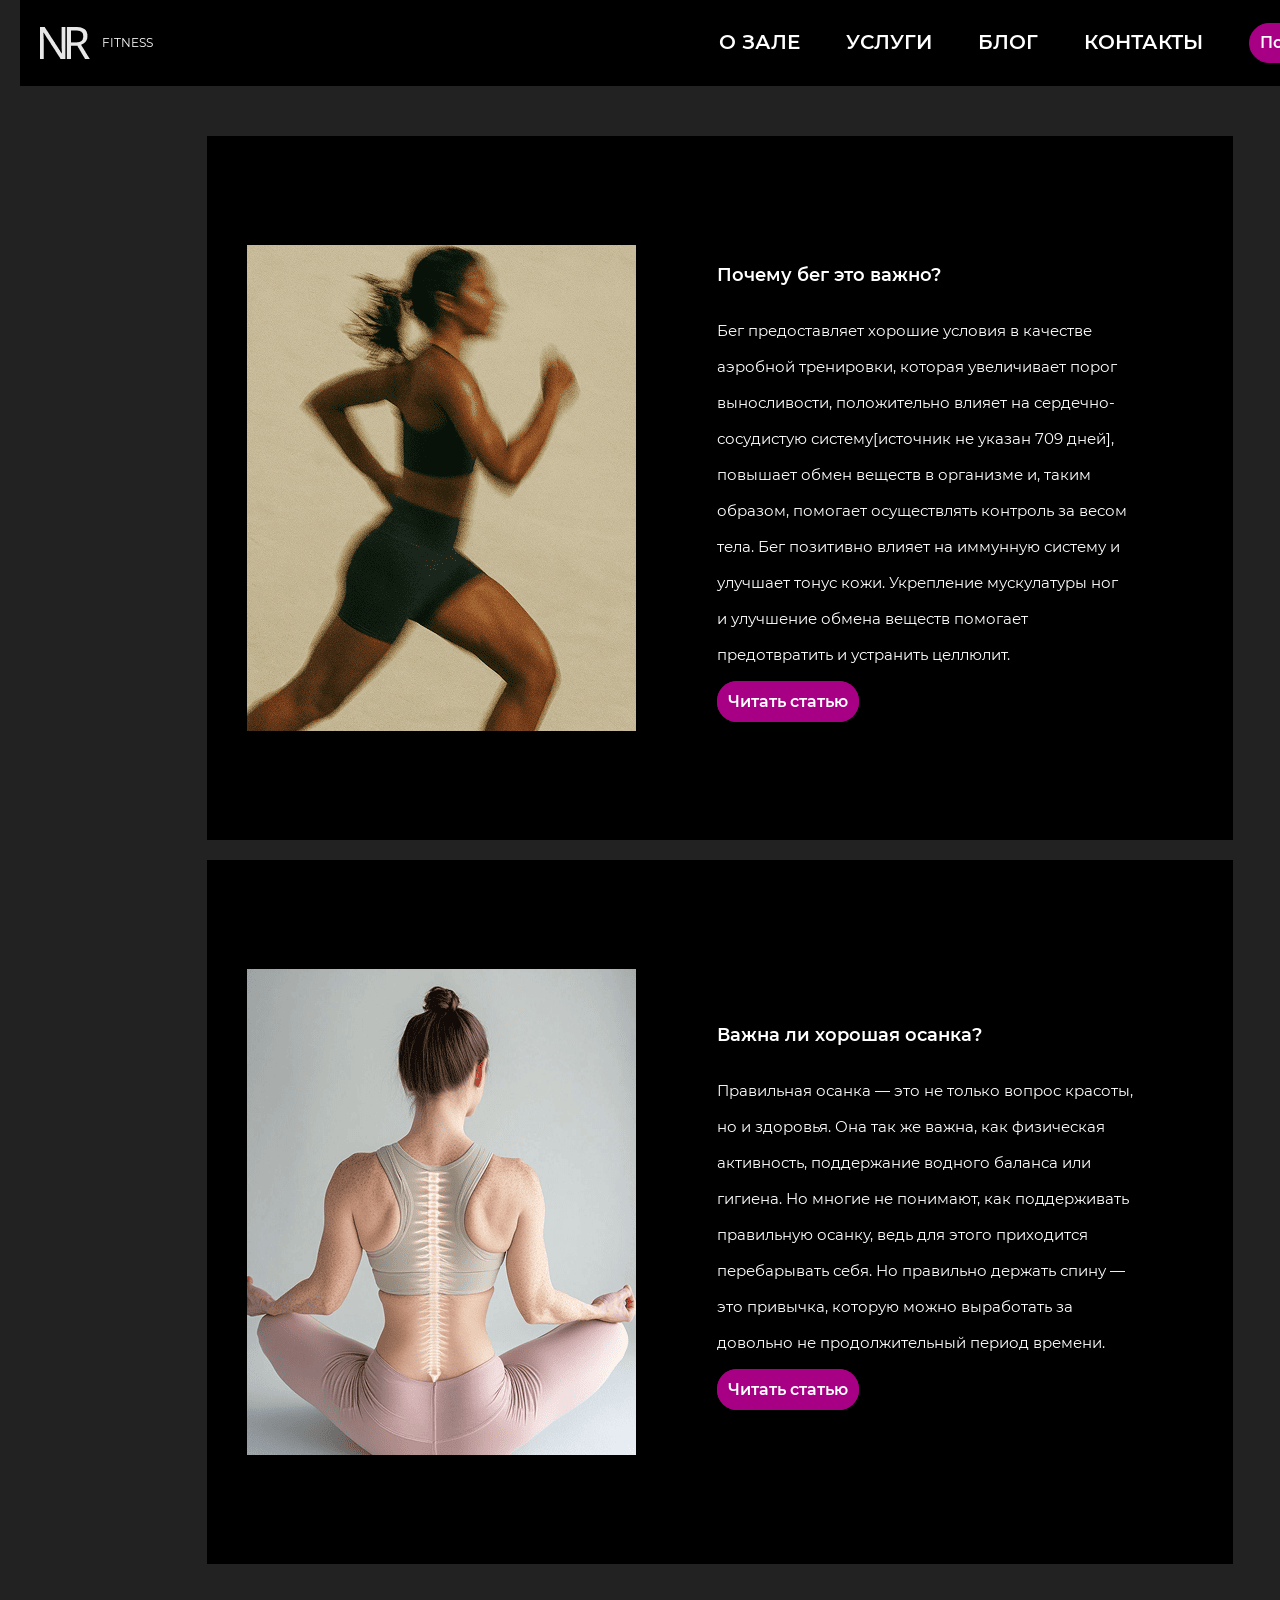
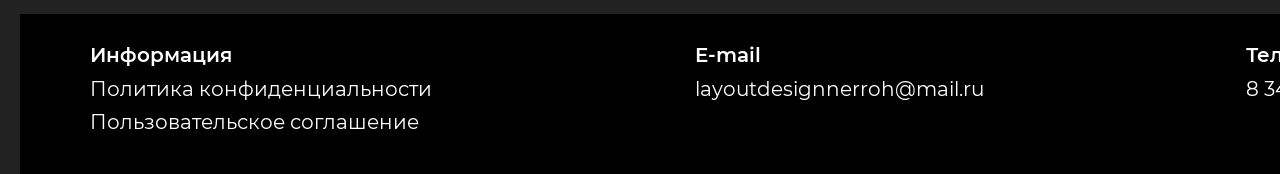
==== commit df9cad7e: "типограф" ====
--- a/blog.html
+++ b/blog.html
@@ -24,7 +24,7 @@
                 <div class="nav__block">
                     <nav class="nav">
                         <ul class="nav__list">
-                            <li class="nav__item"><a href="#" class="nav__link">О ЗАЛЕ</a></li>
+                            <li class="nav__item"><a href="#" class="nav__link">О&nbsp;ЗАЛЕ</a></li>
                             <li class="nav__item"><a href="#" class="nav__link">УСЛУГИ</a></li>
                             <li class="nav__item"><a href="blog.html" class="nav__link">БЛОГ</a></li>
                             <li class="nav__item"><a href="contact.html" class="nav__link">КОНТАКТЫ</a></li>
@@ -54,13 +54,15 @@
                         <div class="blog__text">
                             <h3 class="blog__heading">Почему бег это важно?</h3>
                             <p class="blog__description">Бег предоставляет хорошие условия в
-                                качестве аэробной тренировки,
-                                которая увеличивает порог выносливости, положительно влияет на сердечно-сосудистую
-                                систему[источник не указан 709 дней], повышает обмен веществ в организме и, таким
+                                качестве аэробной тренировки,
+                                которая увеличивает порог выносливости, положительно влияет на&nbsp;сердечно-сосудистую
+                                систему[источник не&nbsp;указан 709&nbsp;дней], повышает обмен веществ
+                                в&nbsp;организме&nbsp;и, таким
                                 образом,
-                                помогает осуществлять контроль за весом тела. Бег позитивно влияет на иммунную систему и
-                                улучшает тонус кожи. Укрепление мускулатуры ног и улучшение обмена веществ помогает
-                                предотвратить и устранить целлюлит.</p>
+                                помогает осуществлять контроль за&nbsp;весом тела. Бег позитивно влияет на&nbsp;иммунную
+                                систему и
+                                улучшает тонус кожи. Укрепление мускулатуры ног и&nbsp;улучшение обмена веществ помогает
+                                предотвратить и&nbsp;устранить целлюлит.</p>
 
                             <a href="#" class="button blog__btn">Читать статью</a>
                         </div>
@@ -70,14 +72,17 @@
                     <article class="blog__card">
                         <div class="blog__img blog__img-2"></div>
                         <div class="blog__text">
-                            <h3 class="blog__heading">Важна ли хорошая осанка?</h3>
-                            <p class="blog__description">Правильная осанка – это не только вопрос красоты, но и
+                            <h3 class="blog__heading">Важна&nbsp;ли хорошая осанка?</h3>
+                            <p class="blog__description">Правильная осанка&nbsp;&mdash; это не&nbsp;только вопрос
+                                красоты, но&nbsp;и
                                 здоровья.
-                                Она так же важна, как физическая активность, поддержание водного баланса или гигиена. Но
-                                многие не понимают, как поддерживать правильную осанку, ведь для этого приходится
-                                перебарывать себя. Но правильно держать спину – это привычка, которую можно выработать
+                                Она так&nbsp;же важна, как физическая активность, поддержание водного баланса или
+                                гигиена. Но
+                                многие не&nbsp;понимают, как поддерживать правильную осанку, ведь для этого приходится
+                                перебарывать себя. Но&nbsp;правильно держать спину&nbsp;&mdash; это привычка, которую
+                                можно выработать
                                 за
-                                довольно не продолжительный период времени.</p>
+                                довольно не&nbsp;продолжительный период времени.</p>
 
                             <a class=" button blog__btn">Читать статью</a>
                         </div>
@@ -104,7 +109,7 @@
                     </li>
                     <li class="card__item">
                         <h3 class="card__heading">Телефон</h3>
-                        <span class="card__text">8 343 500 0 00</span>
+                        <span class="card__text">8&nbsp;343&nbsp;500 0&nbsp;00</span>
                     </li>
                 </ul>
             </div>
